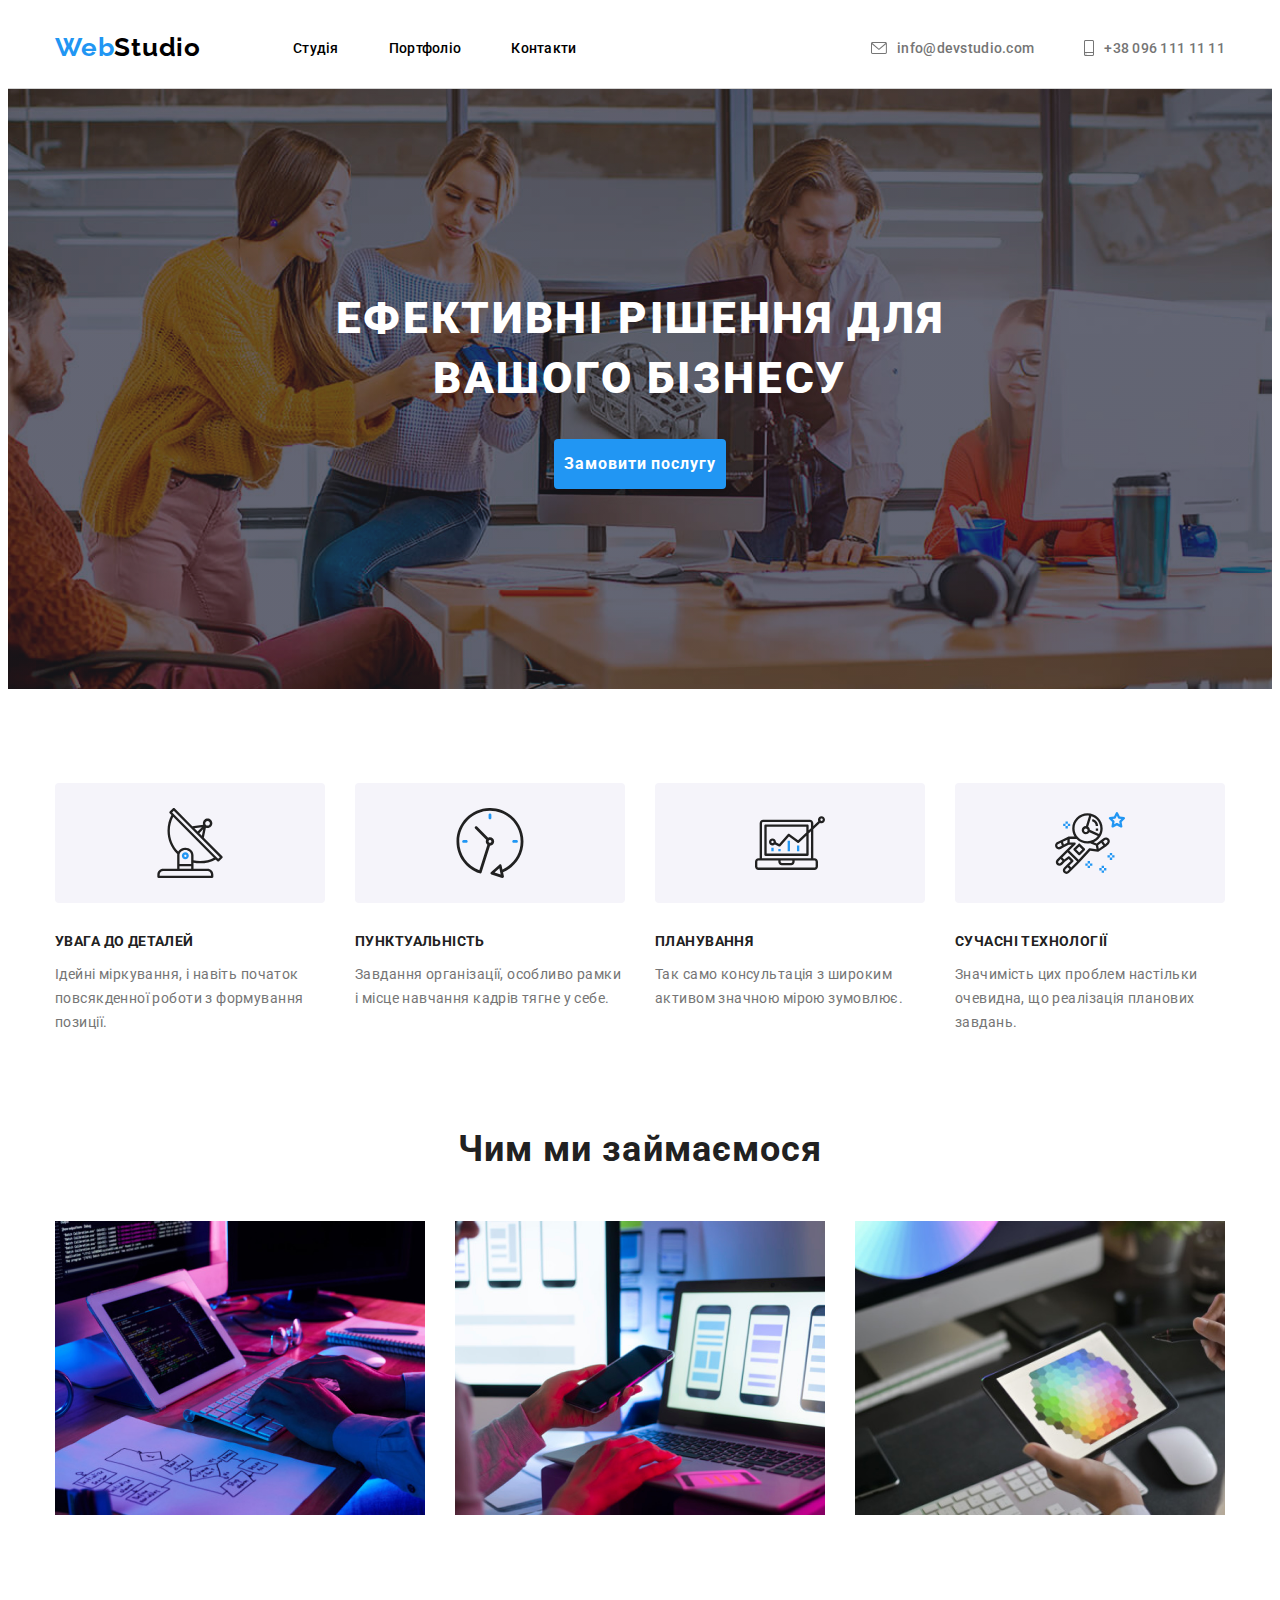
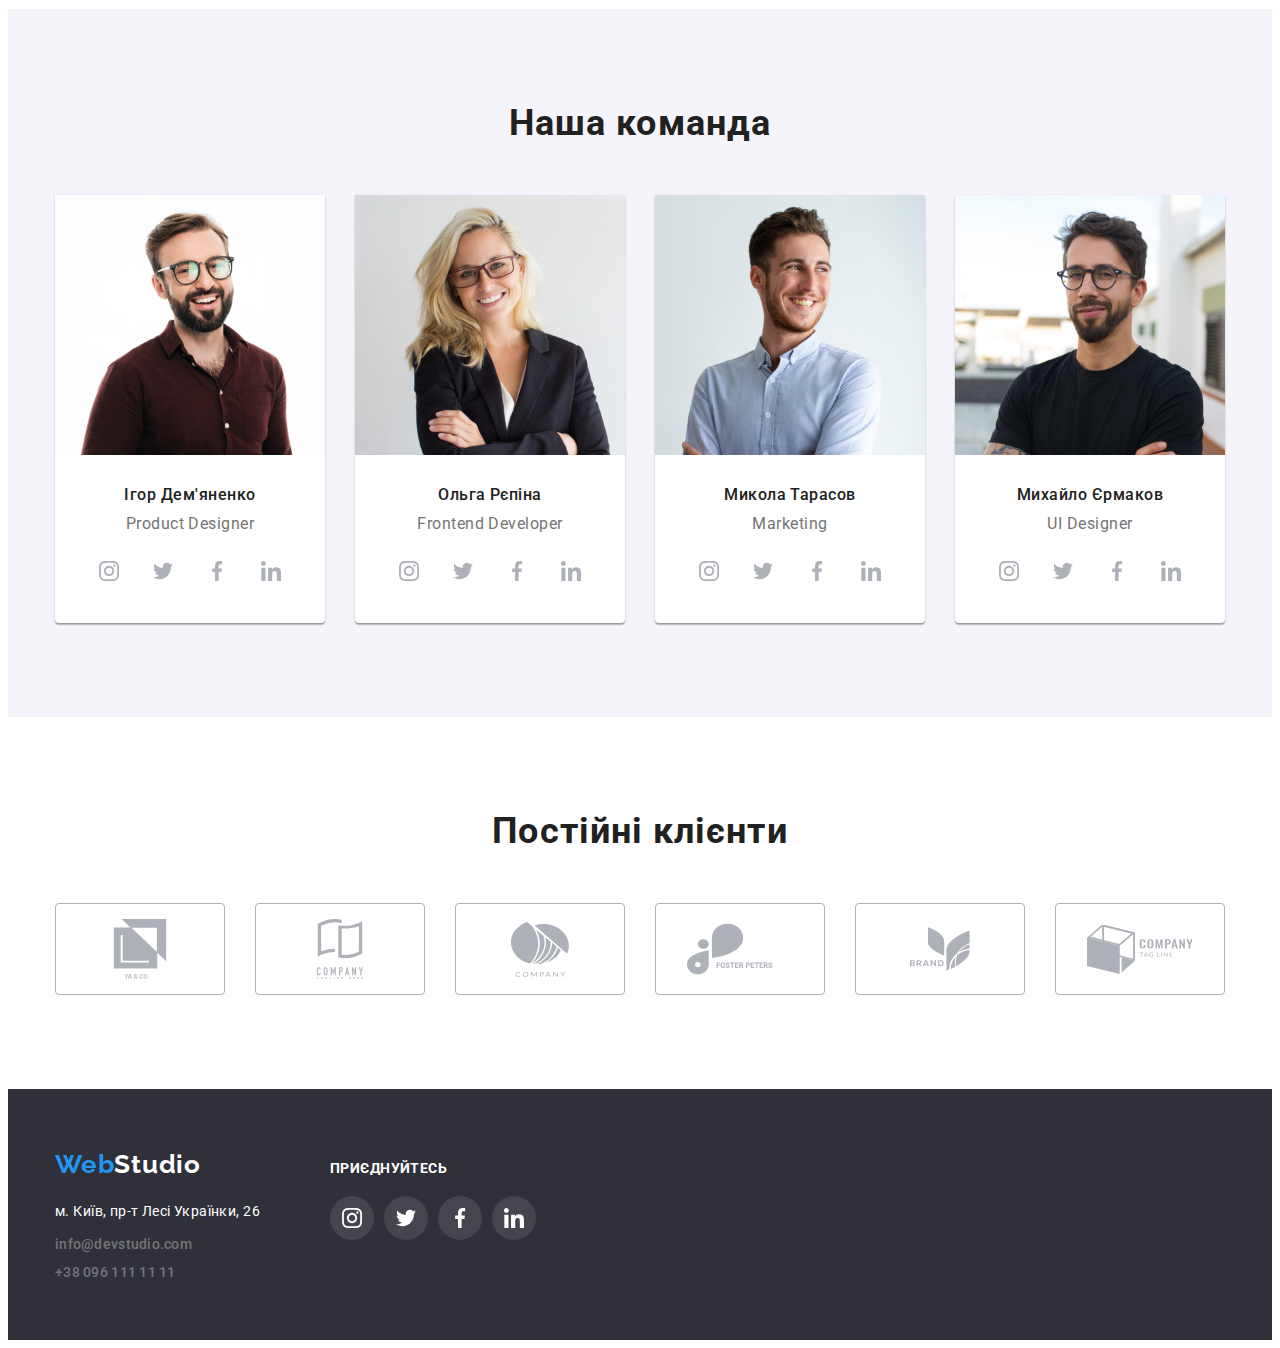
==== index.html @ b7d6afb3 "Initial commit" ====
<!DOCTYPE html>
<html lang="uk">
<head>
    <meta charset="UTF-8">
    <meta http-equiv="X-UA-Compatible" content="IE=edge">
    <meta name="viewport" content="width=device-width, initial-scale=1.0">
    <title>WebStudio</title>
    
    <link rel="preconnect" href="https://fonts.googleapis.com">
    <link rel="preconnect" href="https://fonts.gstatic.com" crossorigin>
    <link href="https://fonts.googleapis.com/css2?family=Raleway:wght@700&family=Roboto:wght@400;500;700;900&display=swap" rel="stylesheet">
    <link rel="stylesheet" href="node_modules/modern-normalize/modern-normalize.css">
    <link rel="stylesheet" href="./css/styles.css">
</head>
<body>
    <!--Header-->
    <header class="header-section">
        <div class="container">
        
        <!--Navigation bar-->
        <div class="header-navigation">
            
        <nav class="logo-container">
            <a class="logo-header" href="./index.html"><span class="accent-logo">Web</span>Studio</a>
        
            <ul class="navigation-container">  

                <li><a class="navigation-bar" href="./index.html">Студія</a></li>
                <li><a class="navigation-bar" href="./portfolio.html">Портфоліо</a></li>
                <li><a class="navigation-bar" href="#">Контакти</a></li>   
                
            </ul>
        </nav>
            
        <!--Contact info-->
        <ul class="contact-container">
    
            <li><a class="contact-info" href="mailto:info@devstudio.com">
                <svg width="16" height="12">
                    <use href="./images/icons.svg#icon-envelope"></use>
                </svg>
                info@devstudio.com
            </a></li>
            <li><a class="contact-info" href="tel:+380961111111">
                 <svg width="10" height="16">
                    <use href="./images/icons.svg#icon-smartphone"></use>
                </svg>
                 +38 096 111 11 11
            </a></li>       
        </ul>
        </div>
    </header>


    <!--Main content-->
    <main>

        <!--Main section-->
        <section class="main-section">
             <div class="container"> 
                    <h1 class="main-title">Ефективні рішення для вашого бізнесу</h1>
                    <button class="order-button" type="button">Замовити послугу</button>
            </div>
        </section>

        <!--Features section-->
        <section class="features-section">
            <div class="container">
            <h2 class="visually-hidden">Наші особливості</h2>
            <ul class="features-container">
                <li>
                    <div class="featutes-icon">
                     <svg width="70" height="70">
                        <use href="./images/icons.svg#icon-antenna1"></use>
                    </svg>   
                    </div>
                    <h3 class="features-title">УВАГА ДО ДЕТАЛЕЙ</h3>
                    <p class="features-text">
                        Ідейні міркування, і навіть початок повсякденної роботи з формування позиції.
                    </p>
                </li>

                <li>
                    <div class="featutes-icon">
                        <svg width="70" height="70">
                        <use href="./images/icons.svg#icon-clock1"></use>
                        </svg>
                    </div>
                    <h3 class="features-title">ПУНКТУАЛЬНІСТЬ</h3>
                    <p class="features-text">
                        Завдання організації, особливо рамки і місце навчання кадрів тягне у себе.
                    </p>
                </li>

                <li>
                    <div class="featutes-icon">
                        <svg width="70" height="70">
                        <use href="./images/icons.svg#icon-diagram1"></use>
                        </svg>
                    </div>
                    
                    <h3 class="features-title">ПЛАНУВАННЯ</h3>
                    <p class="features-text">
                        Так само консультація з широким активом значною мірою зумовлює.
                    </p>
                </li>

                <li>
                    <div class="featutes-icon">
                        <svg width="70" height="70">
                        <use href="./images/icons.svg#icon-astronaut1"></use>
                        </svg>
                    </div>
                    
                    <h3 class="features-title">СУЧАСНІ ТЕХНОЛОГІЇ</h3>
                    <p class="features-text">
                        Значимість цих проблем настільки очевидна, що реалізація планових завдань.
                    </p>
                </li>
                
            </ul>
            </div>
        </section>
        
        <!--Activity section-->
        <section class="activity-section">
            <div class="container">
            <h2 class="activity-title">Чим ми займаємося</h2>
            <ul class="activity-container">
                <li>
                    <img src="./images/image1.jpg" alt="Людина за комп'ютером" width="370" height="294"/>   
                </li>
                <li>
                    <img src="./images/image2.jpg" alt="Прототип мобільного дадатку" width="370" height="294"/>
                </li>
                <li>
                    <img src="./images/image3.jpg" alt="Людина з планшетом" width="370" height="294"/></li>
            </ul>
            </div>
        </section>

        <!--Team Section-->
        <section class="team-section">
            <div class="container">
            <h2 class="team-title">Наша команда</h2>
            <ul class="team-container">
                <li class="team-list">
                    <img src="./images/image4.jpg" alt="Чоловік в окулярах" width="270" height="260" />
                    <h3 class="team-name">Ігор Дем'яненко</h3>
                    <p class="team-position">Product Designer</p>
                    <ul class="team-icon">
                        <li class="list-icon">
                            <a class="team-link" href="#">
                                <svg width="20" height="20">
                                    <use href="./images/icons.svg#icon-instagram2"></use>
                                </svg>
                            </a>
                        </li>
                        <li class="list-icon">
                            <a class="team-link" href="#">
                                <svg width="20" height="20">
                                    <use href="./images/icons.svg#icon-twitter1"></use>
                                </svg>
                            </a>
                        </li>
                        <li class="list-icon">
                            <a class="team-link" href="#">
                                <svg width="20" height="20">
                                    <use href="./images/icons.svg#icon-facebook1"></use>
                                </svg>
                            </a>
                        </li>
                        <li class="list-icon">
                            <a class="team-link" href="#">
                                <svg width="20" height="20">
                                    <use href="./images/icons.svg#icon-linkedin1"></use>
                                </svg>
                            </a>
                        </li>
                    </ul>
                </li>
                <li class="team-list">
                    <img src="./images/image5.jpg" alt="Жінка в окулярах" width="270" height="260" />
                    <h3 class="team-name">Ольга Рєпіна</h3>
                    <p class="team-position">Frontend Developer</p>
                    <ul class="team-icon">
                        <li class="list-icon">
                            <a class="team-link" href="#">
                                <svg width="20" height="20">
                                    <use href="./images/icons.svg#icon-instagram2"></use>
                                </svg>
                            </a>
                        </li>
                        <li class="list-icon">
                            <a class="team-link" href="#">
                                <svg width="20" height="20">
                                    <use href="./images/icons.svg#icon-twitter1"></use>
                                </svg>
                            </a>
                        </li>
                        <li class="list-icon">
                            <a class="team-link" href="#">
                                <svg width="20" height="20">
                                    <use href="./images/icons.svg#icon-facebook1"></use>
                                </svg>
                            </a>
                        </li>
                        <li class="list-icon">
                            <a class="team-link" href="#">
                                <svg width="20" height="20">
                                    <use href="./images/icons.svg#icon-linkedin1"></use>
                                </svg>
                            </a>
                        </li>
                    </ul>
                </li>
                <li class="team-list">
                    <img src="./images/image6.jpg" alt="Чоловік в сорочці" width="270" height="260" />
                    <h3 class="team-name">Микола Тарасов</h3>
                    <p class="team-position">Marketing</p>
                    <ul class="team-icon">
                        <li class="list-icon">
                            <a class="team-link" href="#">
                                <svg width="20" height="20">
                                    <use href="./images/icons.svg#icon-instagram2"></use>
                                </svg>
                            </a>
                        </li>
                        <li class="list-icon">
                            <a class="team-link" href="#">
                                <svg width="20" height="20">
                                    <use href="./images/icons.svg#icon-twitter1"></use>
                                </svg>
                            </a>
                        </li>
                        <li class="list-icon">
                            <a class="team-link" href="#">
                                <svg width="20" height="20">
                                    <use href="./images/icons.svg#icon-facebook1"></use>
                                </svg>
                            </a>
                        </li>
                        <li class="list-icon">
                            <a class="team-link" href="#">
                                <svg width="20" height="20">
                                    <use href="./images/icons.svg#icon-linkedin1"></use>
                                </svg>
                            </a>
                        </li>
                    </ul>
                </li>
                <li class="team-list">
                    <img src="./images/image7.jpg" alt="Чоловік в чорній футболці" width="270px" height="260px" />
                    <h3 class="team-name">Михайло Єрмаков</h3>
                    <p class="team-position">UI Designer</p>
                    <ul class="team-icon">
                        <li class="list-icon">
                            <a class="team-link" href="#">
                                <svg width="20" height="20">
                                    <use href="./images/icons.svg#icon-instagram2"></use>
                                </svg>
                            </a>
                        </li>
                        <li class="list-icon">
                            <a class="team-link" href="#">
                                <svg width="20" height="20">
                                    <use href="./images/icons.svg#icon-twitter1"></use>
                                </svg>
                            </a>
                        </li>
                        <li class="list-icon">
                            <a class="team-link" href="#">
                                <svg width="20" height="20">
                                    <use href="./images/icons.svg#icon-facebook1"></use>
                                </svg>
                            </a>
                        </li>
                        <li class="list-icon">
                            <a class="team-link" href="#">
                                <svg width="20" height="20">
                                    <use href="./images/icons.svg#icon-linkedin1"></use>
                                </svg>
                            </a>
                        </li>
                    </ul>
                </li>   
            </ul>
            </div>
        </section>

        <!-- Clients section -->

        <section class="clients-section">
            <div class="container">
                <h2 class="clients-title">Постійні клієнти</h2>
                <ul class="clients-list">
                    <li class="clients-icon">
                        <a class="clients-link" href="#">
                            <svg width="106" height="60">
                            <use href="./images/icons.svg#icon-group"></use>
                             </svg>
                        </a> 
                    </li>
                    <li class="clients-icon">
                        <a class="clients-link" href="#">
                        <svg width="106" height="60">
                            <use href="./images/icons.svg#icon-group2"></use>
                        </svg>
                        </a>
                    </li>
                    <li class="clients-icon">
                        <a class="clients-link" href="#">
                        <svg width="106" height="60">
                            <use href="./images/icons.svg#icon-group3"></use>
                        </svg>
                        </a>
                    </li>
                    <li class="clients-icon">
                        <a class="clients-link" href="#">
                        <svg width="106" height="60">
                            <use href="./images/icons.svg#icon-group4"></use>
                        </svg>
                        </a>
                    </li>
                    <li class="clients-icon">
                        <a class="clients-link" href="#">
                        <svg width="106" height="60">
                            <use href="./images/icons.svg#icon-group5"></use>
                        </svg>
                        </a>
                    </li>
                    <li class="clients-icon">
                        <a class="clients-link" href="#">
                        <svg width="106" height="60">
                            <use href="./images/icons.svg#icon-group6"></use>
                        </svg>
                        </a>
                    </li>
                </ul>

            </div>

        </section>
    </main>
    
    <!--Footer-->
    <footer class="footer">
        <div class="container">
        <div class="footer-container">
        <div class="address-container">
        <a class="logo-footer" href="./index.html"><span class="accent-logo">Web</span>Studio</a>
        <address class="address-section">
            <a class="footer-address" href="https://www.google.com/maps/d/u/0/viewer?mid=10uSM3H-mIU3GznYo2szRIEphczw&hl=en_US&ll=50.42732700000001%2C30.538092&z=17" target="_blank" rel="noopener noreferrer nofollow">м. Київ, пр-т Лесі Українки, 26</a>
        <ul>
            
            <li class="contact-bottom"><a class="contact-info" href="mailto:info@devstudio.com">info@devstudio.com</a></li>
            <li class="contact-bottom"><a class="contact-info" href="tel:+380961111111">+38 096 111 11 11</a></li>
        </ul>
        </address>
        </div>
        <div>
        <h3 class="footer-join">Приєднуйтесь</h3>
        <ul class="footer-icon">
                        <li class="socials-icon">
                            <a class="socials-link" href="#">
                                <svg width="20" height="20">
                                    <use href="./images/icons.svg#icon-instagram2"></use>
                                </svg>
                            </a>
                        </li>
                        <li class="socials-icon">
                            <a class="socials-link" href="#">
                                <svg width="20" height="20">
                                    <use href="./images/icons.svg#icon-twitter1"></use>
                                </svg>
                            </a>
                        </li>
                        <li class="socials-icon">
                            <a class="socials-link" href="#">
                                <svg width="20" height="20">
                                    <use href="./images/icons.svg#icon-facebook1"></use>
                                </svg>
                            </a>
                        </li>
                        <li class="socials-icon">
                            <a class="socials-link" href="#">
                                <svg width="20" height="20">
                                    <use href="./images/icons.svg#icon-linkedin1"></use>
                                </svg>
                            </a>
                        </li>
        </ul>
        </div>
        </div>
        </div>
    </footer>
</body>
</html>
---- css/styles.css ----
:root {
--main-color: #2F303A;
--second-color: #F5F4FA;
--main-text-color: #212121;
--second-text-color: #757575;
--accent-text-color: #2196F3;
--logo-text-header: #000000;
--logo-text-footer: #fff;
--body-color: #fff;
--second-body-color: #F5F4FA;
--contact-icon-color: #757575;
--defolt-icon-color: #AFB1B8;
}

* {
    box-sizing: border-box;
}

h1,
h2,
h3,
h4,
h5,
h6,
p {
    margin-top: 0;
}

body {
    font-family: 'Roboto', sans-serif;
    font-weight: 400;
    background-color: var(--body-color);
}

.container {
    margin: 0 auto;
    padding: 0 15px;
    max-width: 1200px;
}



/*Header*/

.header-section {
    border-bottom: 1px lightgray solid;
}
.logo-header {
    font-family: 'Raleway';
    font-weight: 700;
    font-size: 26px;
    line-height: 1.192;
    letter-spacing: 0.03em;
    text-decoration: none;
    color: var(--logo-text-header);
    margin-right: 92px;
    padding-top: 24px;
    padding-bottom: 25px;
}

.accent-logo {
    color: var(--accent-text-color);
}


ul {
    list-style-type: none;
    margin: 0;
    padding-left: 0;
}


.header-navigation {
    display: flex;
    justify-content: space-between;
    flex-basis: auto;
    width: 100%
}
.logo-container {
    display: flex;
    justify-content: space-between;
    align-items: center;
    /* flex-grow: 1; */
}

.navigation-container {
    display: flex;
    justify-content: space-between;
    align-items: center;
    gap: 50px;
}

.navigation-bar {
    text-decoration: none;
    font-weight: 500;
    font-size: 14px;
    line-height: 1.142;
    letter-spacing: 0.02em;
    color: var(--main-text-color), #212121;
    padding: 32px 0;
}

.contact-info {
    display: flex;
    align-items: center;
    gap: 10px;
    font-style: normal;
    text-decoration: none;
    font-weight: 500;
    font-size: 14px;
    line-height: 1.142;
    letter-spacing: 0.02em;
    color: var(--second-text-color);
    fill: currentColor;

}


.contact-container {
    display: flex;
    justify-content: space-between;
    align-items: center;
    gap: 50px;
}

.navigation-bar:hover,
.navigation-bar:focus{
    color: var(--accent-text-color);
}

.contact-info:hover,
.contact-info:focus {
    color: var(--accent-text-color);
    fill: var(--accent-text-color);
}

/*Main body of main page*/

/*main section*/

.main-section {
    padding-top: 200px;
    padding-bottom: 200px;
    max-width: 1600px;
    margin: 0 auto;
    background-image: 
     linear-gradient(rgba(47, 48, 58, 0.4), 
     rgba(47, 48, 58, 0.4)),
     url(../images/hero.jpg);
    background-repeat: no-repeat;
    background-size: cover;
    background-position: center;
}

.main-title {
    max-width: 696px;
    margin: 0 auto;
    margin-bottom: 30px;
    font-weight: 900;
    font-size: 44px;
    line-height: 1.363;
    text-align: center;
    letter-spacing: 0.06em;
    text-transform: uppercase;
    color: var(--body-color);
}


button {
    border: none;
    cursor: pointer;
    
}
.order-button {
    background: var(--accent-text-color);
    box-shadow: 0px 4px 4px rgba(0, 0, 0, 0.15);
    border-radius: 4px;
    font-family: inherit;
    font-weight: 700;
    font-size: 16px;
    line-height: 1.875;
    letter-spacing: 0.06em;
    color: var(--body-color);
    display: block;
    margin: 0 auto;
    padding: 10px;
}

.order-button:hover,
.order-button:focus {
    background: #188CE8;
    box-shadow: 0px 4px 4px rgba(0, 0, 0, 0.15);
    border-radius: 4px;
}

/*features section*/

.features-section {
    background: var(--body-color);
    padding-top: 94px;
    padding-bottom: 94px;
}
.visually-hidden {
    position: absolute;
    white-space: nowrap;
    width: 1px;
    height: 1px;
    overflow: hidden;
    border: 0;
    padding: 0;
    clip: rect(0 0 0 0);
    clip-path: inset(50%);
    margin: -1px;
}

.features-container {
    display:flex;
    justify-content: space-between;
    align-items: baseline;
    gap: 30px;
}

.featutes-icon {
    /* padding: 25px 100px; */
    display: flex;
    justify-content: center;
    align-items: center;
    width: 270px;
    height: 120px;
    margin-bottom: 30px;
    background-color: var(--second-color);
    border-radius: 4px;
}

.features-title{
    font-weight: 700;
    font-size: 14px;
    line-height: 1.142;
    letter-spacing: 0.03em;
    text-transform: uppercase;
    color: var(--main-text-color);
}

.features-text {
    font-size: 14px;
    line-height: 1.714;
    letter-spacing: 0.03em;
    color: var(--second-text-color);
    margin-bottom: 0;
}

/*activity section*/

img {
    display: block;
    max-width: 100%;
    height:auto;
}

.activity-container {
    display: flex;
    justify-content: center;
    gap:30px;
}

.activity-section {
    background-color: var(--body-color);
    padding-bottom: 94px;
}

.activity-title,
.team-title,
.clients-title {
    font-weight: 700;
    font-size: 36px;
    line-height: 1.166;
    text-align: center;
    letter-spacing: 0.03em;
    color: var(--main-text-color);
    margin-bottom: 50px;
}

/*team section*/
.team-container {
    display: flex;
    justify-content: center;
    gap: 30px;
}
.team-section {
    background: var(--second-body-color);
    padding-top: 94px;
    padding-bottom: 94px;
}

.team-list {
    background-color: var(--body-color);
    padding-bottom: 30px;
    box-shadow: 0px 1px 3px rgba(0, 0, 0, 0.12), 0px 1px 1px rgba(0, 0, 0, 0.14), 0px 2px 1px rgba(0, 0, 0, 0.2);
    border-radius: 0px 0px 4px 4px;
}

.team-name {
    font-weight: 500;
    font-size: 16px;
    line-height: 1.187;
    letter-spacing: 0.03em;
    text-align: center;
    color: var(--main-text-color);
    margin-top: 30px;
    margin-bottom: 10px;
}

.team-position {
    font-size: 16px;
    line-height: 1.187;
    letter-spacing: 0.03em;
    text-align: center;
    color: var(--second-text-color);
    margin-bottom: 16px;
}

.team-icon {
    display: flex;
    align-items: center;
    justify-content: center;
    gap: 10px;
}

.team-link {
    display: flex;
    justify-content: center;
    align-items: center;
    width: 100%;
    height: 100%; 
    fill: var(--defolt-icon-color);
    background-color: var(--body-color);
    border-radius: 50%;
}

.list-icon {
    width: 44px;
    height: 44px;   
}

.team-link:hover,
.team-link:focus {
    background-color: var(--accent-text-color);
    fill: var(--body-color);
}

/* Clients section */

.clients-section {
    padding-top: 94px;
    padding-bottom: 94px;
}

.clients-list {
    display: flex;
    gap: 30px;
}

.clients-link {
    display: flex;
    justify-content: center;
    align-items: center;
    width: 170px;
    height: 92px;
    border: 1px solid #AFB1B8;
    border-radius: 4px;
    fill: var(--defolt-icon-color);
}

.clients-link:hover,
.clients-link:focus {
    border: 1px solid var(--accent-text-color);
    fill: var(--accent-text-color);
}



/*Footer*/

.footer {
    background-color: var(--main-color);
    padding-top: 60px;
    padding-bottom: 60px;
}

.footer-container {
    display: flex;
    justify-content: flex-start;
    align-items: baseline;
}
.footer-icon {
    display: flex;
    gap: 10px;
}

.socials-icon {
    width: 44px;
    height: 44px;
    
}
.socials-link {
    display: flex;
    justify-content: center;
    align-items: center;
    width: 100%;
    height: 100%;  
    border-radius: 50%;
    fill: var(--body-color);
    background-color: rgba(255, 255, 255, 0.1);
}

.socials-link:hover,
.socials-link:focus {
    background-color: var(--accent-text-color);
}

.footer-join {
    font-family: 'Roboto';
    font-style: normal;
    font-weight: 700;
    font-size: 14px;
    line-height: 16px;
    letter-spacing: 0.03em;
    text-transform: uppercase;
    color: var(--logo-text-footer);
    margin-bottom: 20px;
}
.logo-footer {
    font-family: 'Raleway';
    font-style: normal;
    font-weight: 700;
    font-size: 26px;
    line-height: 1.192;
    letter-spacing: 0.03em;
    color: var(--logo-text-footer);
    text-decoration: none;
}

.address-section {
    font-style: normal;
    margin-top: 20px;
}

.address-container {
    margin-right: 70px;
}

.footer-address {
    font-size: 14px;
    line-height: 1.714;
    letter-spacing: 0.03em;
    color: var(--body-color);
    text-decoration: none;
    margin-bottom: 12px;
    display: block;
}

.contact-bottom {
    display: block;
    margin-bottom: 12px;

}

.contact-bottom:last-child {
    margin-bottom: 0;
}


/*Portfolio page*/
.all-section {
    padding-top: 94px;
    padding-bottom: 94px;
}

.filter-container {
    display: flex;
    justify-content: center;
    gap: 8px;
    margin-bottom: 50px;
}
.filter-button {
    background-color: var(--second-color);
    border-radius: 4px;
    font-style:inherit;
    font-weight: 500;
    font-size: 16px;
    line-height: 1.625;
    text-align: center;
    letter-spacing: 0.03em;
    padding: 6px 22px;
}

.filter-button:hover,
.filter-button:focus {
    background-color: var(--accent-text-color);
    box-shadow: 0px 3px 1px rgba(0, 0, 0, 0.1), 0px 1px 2px rgba(0, 0, 0, 0.08), 0px 2px 2px rgba(0, 0, 0, 0.12);
    border-radius: 4px;
    color: var(--body-color);
}

.all-list {
    box-sizing: border-box;
    background: var(--body-color);
    flex-basis: calc((100% - 60px) / 3); 
}

.all-list:hover,
.all-list:focus {
    box-shadow: 0px 1px 1px rgba(0, 0, 0, 0.12), 0px 4px 4px rgba(0, 0, 0, 0.06), 1px 4px 6px rgba(0, 0, 0, 0.16);
}

.filter-items {
    display: flex;
    gap: 30px;
    flex-wrap: wrap;
}

.project-name {
    font-weight: 700;
    font-size: 18px;
    line-height: 2;
    letter-spacing: 0.06em;
    color: var(--main-text-color);
    margin-bottom: 4px;

}

.project {
    font-size: 16px;
    line-height: 1.875;
    letter-spacing: 0.03em;
    color: var(--second-text-color);
    margin-bottom: 0px;
}  
    
.items-container {
    border-bottom: 1px solid #EEEEEE;
    border-left: 1px solid #EEEEEE;
    border-right: 1px solid #EEEEEE;
    padding-left: 24px;
    padding-right: 24px;
    padding-bottom: 20px;
    padding-top: 20px;
    
}
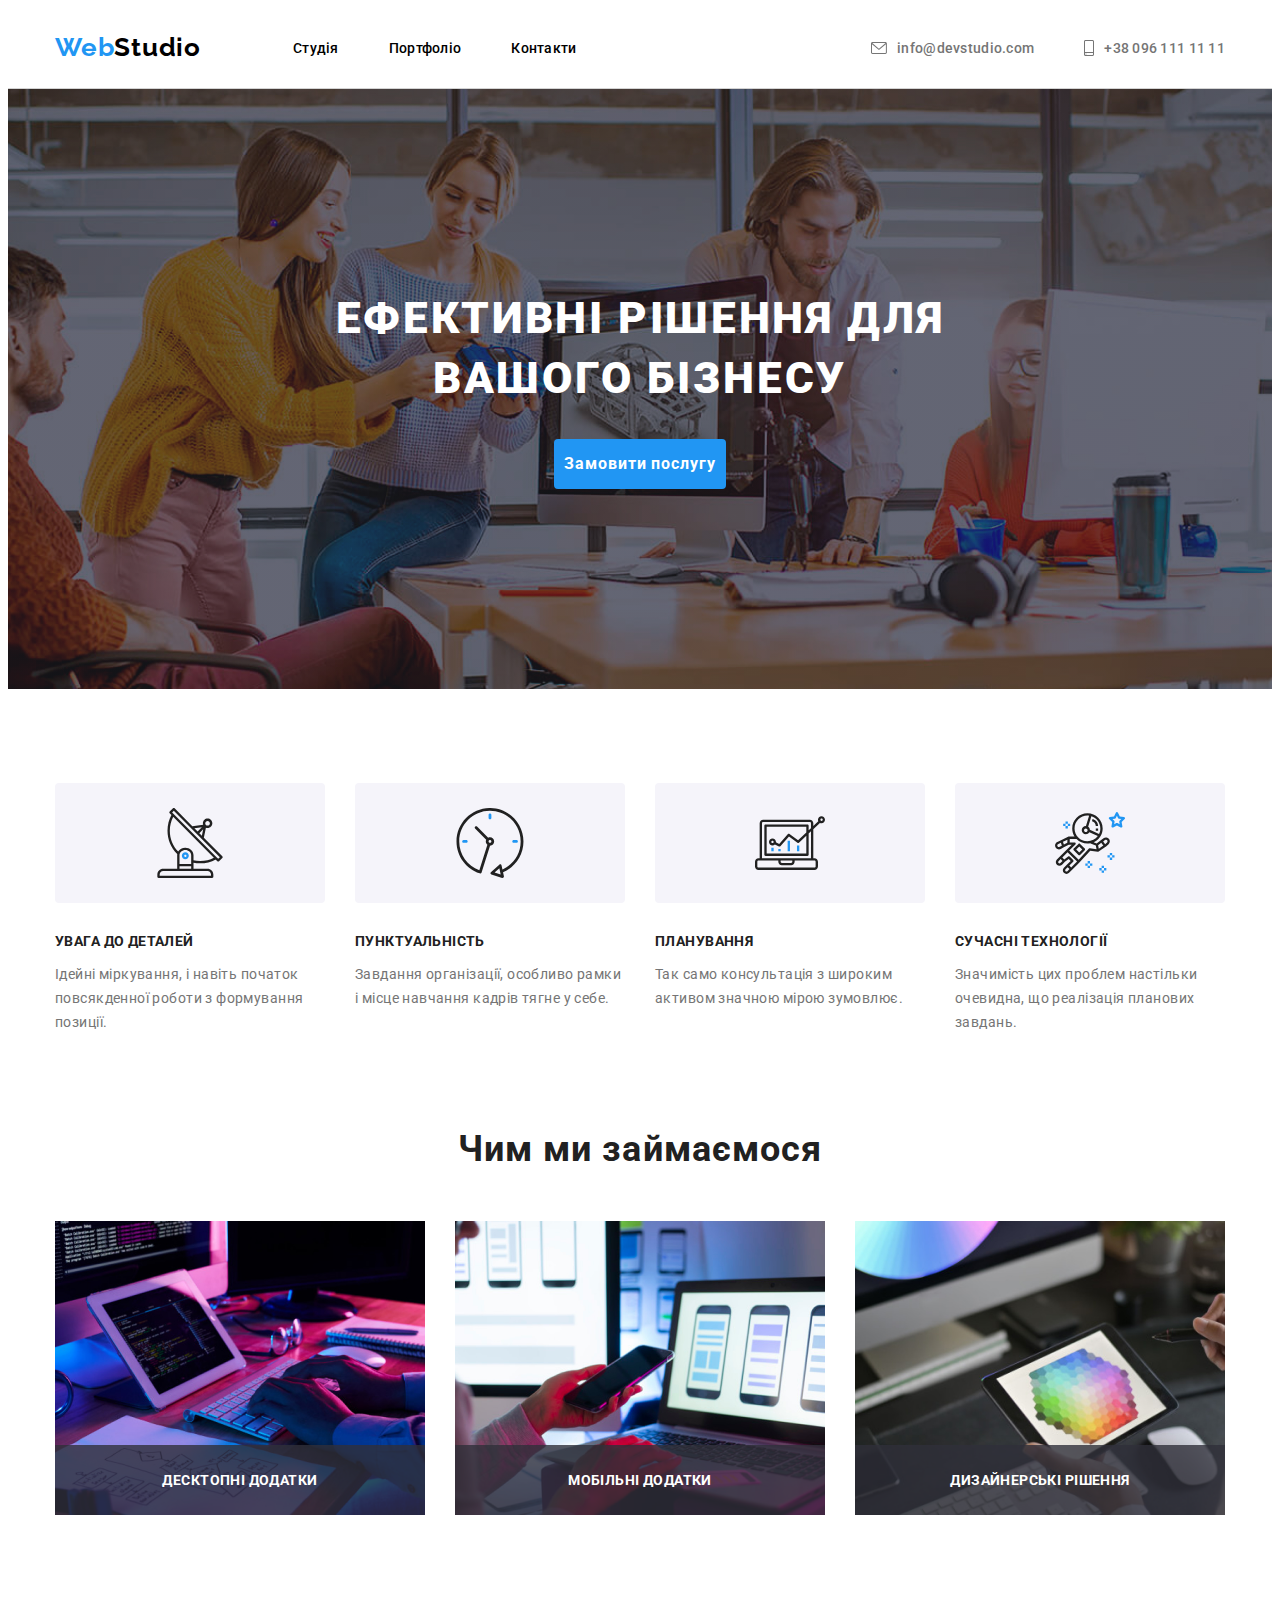
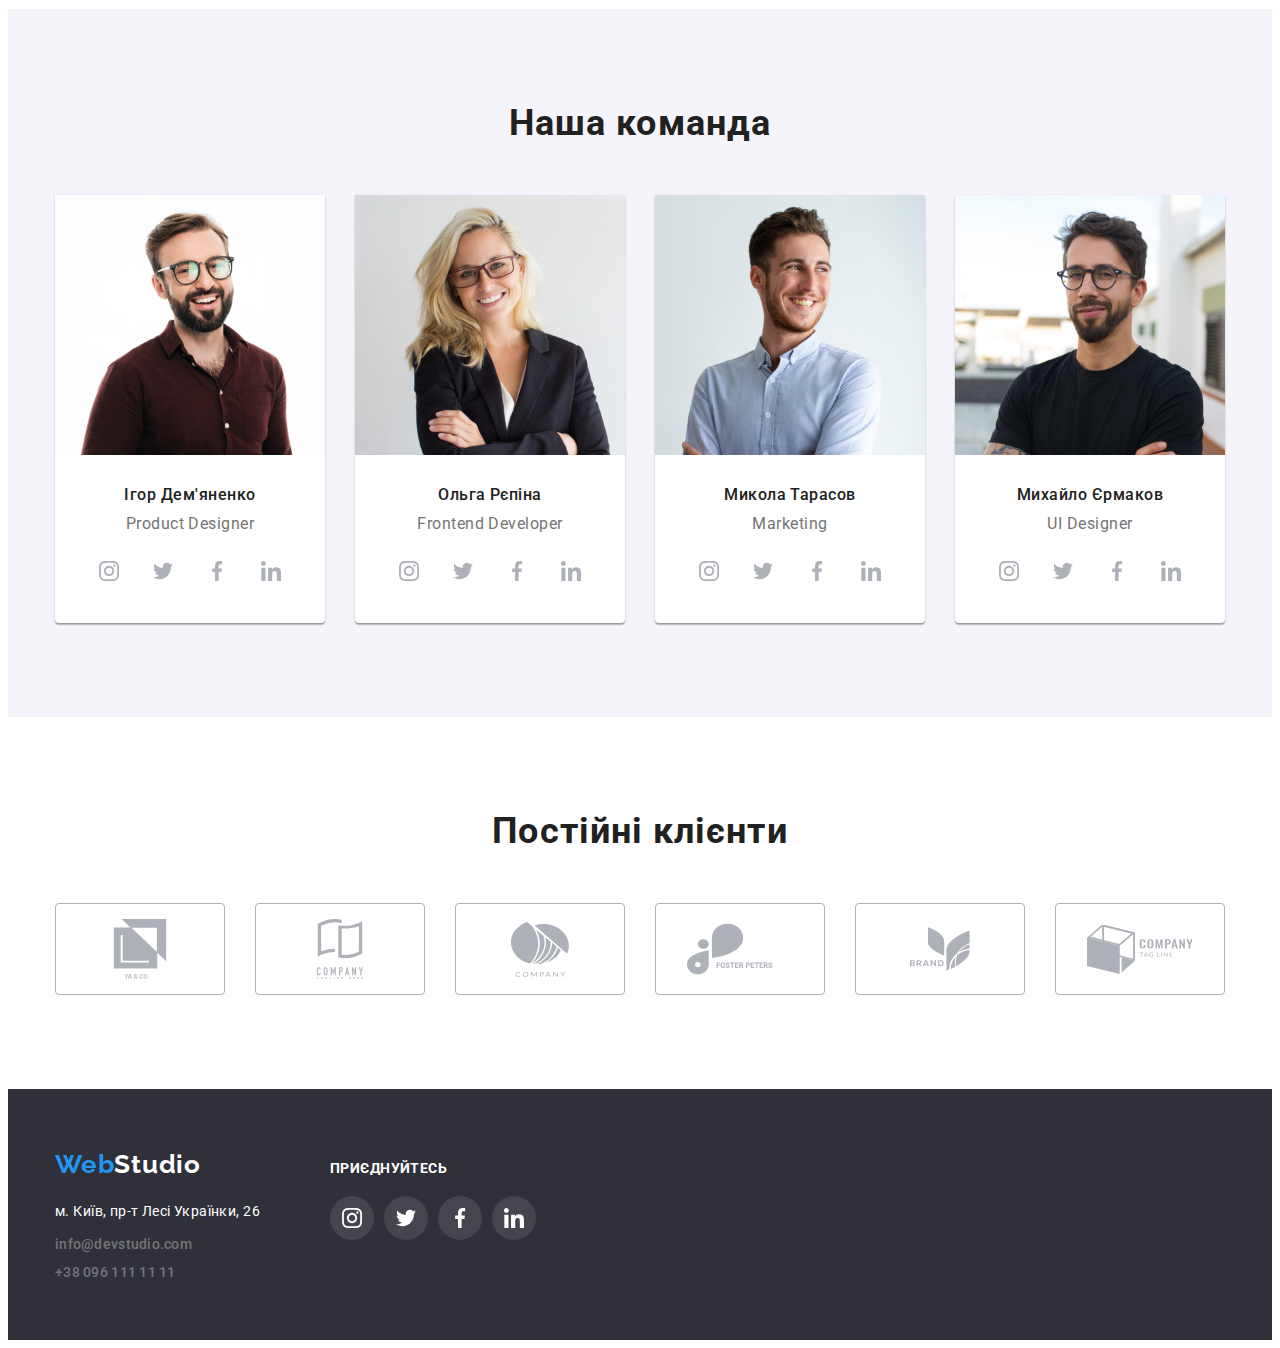
==== commit 12265a98: "update index" ====
--- a/index.html
+++ b/index.html
@@ -59,7 +59,7 @@
         <section class="main-section">
              <div class="container"> 
                     <h1 class="main-title">Ефективні рішення для вашого бізнесу</h1>
-                    <button class="order-button" type="button">Замовити послугу</button>
+                    <button class="order-button" type="button" data-modal-open>Замовити послугу</button>
             </div>
         </section>
 
@@ -127,14 +127,25 @@
             <div class="container">
             <h2 class="activity-title">Чим ми займаємося</h2>
             <ul class="activity-container">
-                <li>
-                    <img src="./images/image1.jpg" alt="Людина за комп'ютером" width="370" height="294"/>   
-                </li>
-                <li>
+                <li class="activity-list">
+                    <img src="./images/image1.jpg" alt="Людина за комп'ютером" width="370" height="294"/>  
+                    <div class="name-container">
+                    <h2 class="activity-name">Десктопні додатки</h2> 
+                    </div>
+
+                </li>
+                <li class="activity-list">
                     <img src="./images/image2.jpg" alt="Прототип мобільного дадатку" width="370" height="294"/>
-                </li>
-                <li>
-                    <img src="./images/image3.jpg" alt="Людина з планшетом" width="370" height="294"/></li>
+                    <div class="name-container">
+                    <h2 class="activity-name">Мобільні додатки</h2>
+                    </div>
+                </li>
+                <li class="activity-list">
+                    <img src="./images/image3.jpg" alt="Людина з планшетом" width="370" height="294"/>
+                    <div class="name-container">
+                    <h2 class="activity-name">Дизайнерські рішення</h2>
+                    </div>
+                </li>  
             </ul>
             </div>
         </section>
@@ -394,5 +405,19 @@
         </div>
         </div>
     </footer>
+
+    <div class="backdrop is-hidden" data-modal>
+        <div class="modal">
+            <button class="close-button" type="button" data-modal-close>
+                <svg width="11" height="11">
+                    <use href="./images/icons.svg#icon-vector"></use>
+                </svg>
+            </button>
+        </div>
+    </div>
+
+
+    <script src="./js/modal.js"></script>
+
 </body>
 </html>--- a/css/styles.css
+++ b/css/styles.css
@@ -91,6 +91,7 @@
 }
 
 .navigation-bar {
+    position: relative;
     text-decoration: none;
     font-weight: 500;
     font-size: 14px;
@@ -98,6 +99,26 @@
     letter-spacing: 0.02em;
     color: var(--main-text-color), #212121;
     padding: 32px 0;
+    transition: color 250ms cubic-bezier(0.4, 0, 0.2, 1);
+}
+
+.navigation-bar::after {
+    content: "";
+    position: absolute;
+    bottom: 0;
+    left: 0;
+    width: 100%;
+    height: 4px;
+    border-radius: 2px;
+    background-color: var(--accent-text-color);
+    opacity: 0;
+    transition: opacity 250ms cubic-bezier(0.4, 0, 0.2, 1);
+    
+}
+
+.navigation-bar:hover::after,
+.navigation-bar:focus::after {
+    opacity: 1;
 }
 
 .contact-info {
@@ -112,6 +133,7 @@
     letter-spacing: 0.02em;
     color: var(--second-text-color);
     fill: currentColor;
+    transition: color 250ms cubic-bezier(0.4, 0, 0.2, 1);
 
 }
 
@@ -173,7 +195,6 @@
 }
 .order-button {
     background: var(--accent-text-color);
-    box-shadow: 0px 4px 4px rgba(0, 0, 0, 0.15);
     border-radius: 4px;
     font-family: inherit;
     font-weight: 700;
@@ -184,13 +205,16 @@
     display: block;
     margin: 0 auto;
     padding: 10px;
+    transition: 
+     background-color 250ms cubic-bezier(0.4, 0, 0.2, 1),
+     box-shadow 250ms cubic-bezier(0.4, 0, 0.2, 1);  
+
 }
 
 .order-button:hover,
 .order-button:focus {
-    background: #188CE8;
+    background-color: #188CE8;
     box-shadow: 0px 4px 4px rgba(0, 0, 0, 0.15);
-    border-radius: 4px;
 }
 
 /*features section*/
@@ -268,6 +292,35 @@
     padding-bottom: 94px;
 }
 
+.activity-list {
+    position: relative;
+}
+.name-container {
+    position: absolute;
+    background-color: rgba(47, 48, 58, 0.8);
+    height: 70px;
+    width: 100%;
+    bottom: 0;
+    right: 0;
+}
+
+.activity-name {
+    position: absolute;
+    right: 50%;
+    bottom: 50%;
+    transform: translate(50%,50%);
+    margin: 0; 
+    
+    font-family: 'Roboto';
+    font-weight: 700;
+    font-size: 14px;
+    line-height: 16px;
+    letter-spacing: 0.03em;
+    text-transform: uppercase;
+    color: var(--body-color);
+}
+
+
 .activity-title,
 .team-title,
 .clients-title {
@@ -295,7 +348,10 @@
 .team-list {
     background-color: var(--body-color);
     padding-bottom: 30px;
-    box-shadow: 0px 1px 3px rgba(0, 0, 0, 0.12), 0px 1px 1px rgba(0, 0, 0, 0.14), 0px 2px 1px rgba(0, 0, 0, 0.2);
+    box-shadow: 
+    0px 1px 3px rgba(0, 0, 0, 0.12),
+    0px 1px 1px rgba(0, 0, 0, 0.14), 
+    0px 2px 1px rgba(0, 0, 0, 0.2);
     border-radius: 0px 0px 4px 4px;
 }
 
@@ -335,6 +391,9 @@
     fill: var(--defolt-icon-color);
     background-color: var(--body-color);
     border-radius: 50%;
+    transition: 
+     background-color 250ms cubic-bezier(0.4, 0, 0.2, 1), 
+     fill 250ms cubic-bezier(0.4, 0, 0.2, 1);
 }
 
 .list-icon {
@@ -369,6 +428,10 @@
     border: 1px solid #AFB1B8;
     border-radius: 4px;
     fill: var(--defolt-icon-color);
+    transition: 
+     border 250ms cubic-bezier(0.4, 0, 0.2, 1),
+     fill 250ms cubic-bezier(0.4, 0, 0.2, 1);
+
 }
 
 .clients-link:hover,
@@ -376,7 +439,6 @@
     border: 1px solid var(--accent-text-color);
     fill: var(--accent-text-color);
 }
-
 
 
 /*Footer*/
@@ -411,6 +473,7 @@
     border-radius: 50%;
     fill: var(--body-color);
     background-color: rgba(255, 255, 255, 0.1);
+    transition: background-color 250ms cubic-bezier(0.4, 0, 0.2, 1);
 }
 
 .socials-link:hover,
@@ -492,25 +555,73 @@
     text-align: center;
     letter-spacing: 0.03em;
     padding: 6px 22px;
+    transition: 
+     background-color 250ms cubic-bezier(0.4, 0, 0.2, 1),
+     box-shadow 250ms cubic-bezier(0.4, 0, 0.2, 1),
+     color 250ms cubic-bezier(0.4, 0, 0.2, 1);
 }
 
 .filter-button:hover,
 .filter-button:focus {
     background-color: var(--accent-text-color);
-    box-shadow: 0px 3px 1px rgba(0, 0, 0, 0.1), 0px 1px 2px rgba(0, 0, 0, 0.08), 0px 2px 2px rgba(0, 0, 0, 0.12);
-    border-radius: 4px;
+    box-shadow: 
+    0px 3px 1px rgba(0, 0, 0, 0.1), 
+    0px 1px 2px rgba(0, 0, 0, 0.08), 
+    0px 2px 2px rgba(0, 0, 0, 0.12);
     color: var(--body-color);
 }
 
 .all-list {
+    position: relative;
     box-sizing: border-box;
     background: var(--body-color);
     flex-basis: calc((100% - 60px) / 3); 
+    transition: box-shadow 250ms cubic-bezier(0.4, 0, 0.2, 1);
+    width: 370px;
+    height: 404px;
+    
+}
+
+.all-list-overlay {
+    position: relative;
+    overflow: hidden;
+    width: 100%;
+    height: 100%;
+}
+
+.all-list-link {
+position: absolute;
+text-decoration: none;
+}
+
+.all-list-text {
+    position: absolute;
+    top: 0;
+    left: 0;
+    height: 100%;
+    width: 100%;
+    padding: 63px 24px;
+    background-color: rgba(33, 150, 243, 0.9);
+    font-family: 'Roboto';
+    font-weight: 400;
+    font-size: 18px;
+    line-height: 28px;
+    letter-spacing: 0.03em;
+    color: var(--body-color);
+    transform: translateY(100%);
+    transition: transform 250ms cubic-bezier(0.4, 0, 0.2, 1);
+}
+
+.all-list:hover .all-list-text {
+    transform: translate(0);
 }
 
 .all-list:hover,
 .all-list:focus {
-    box-shadow: 0px 1px 1px rgba(0, 0, 0, 0.12), 0px 4px 4px rgba(0, 0, 0, 0.06), 1px 4px 6px rgba(0, 0, 0, 0.16);
+    box-shadow: 
+    0px 1px 1px rgba(0, 0, 0, 0.12), 
+    0px 4px 4px rgba(0, 0, 0, 0.06), 
+    1px 4px 6px rgba(0, 0, 0, 0.16);
 }
 
 .filter-items {
@@ -545,5 +656,59 @@
     padding-right: 24px;
     padding-bottom: 20px;
     padding-top: 20px;
+}
+
+/* Modal */
+
+.backdrop {
+    position: fixed;
+    top: 0;
+    left: 0;
+    width: 100%;
+    height: 100%;
+    background-color: rgba(0, 0, 0, 0.2);
+    transform: scale(100%);
+    transition: transform 250ms cubic-bezier(0.4, 0, 0.2, 1);
+}
+
+.modal {
+    position: absolute;
+    top: 50%;
+    left: 50%;
+    transform: translate(-50%, -50%);
+    width: 100%;
+    max-width: 528px;
+    height: 100%;
+    max-height: 581px;
+    background-color: var(--body-color);
+    box-shadow: 
+    0px 1px 3px rgba(0, 0, 0, 0.12), 
+    0px 1px 1px rgba(0, 0, 0, 0.14), 
+    0px 2px 1px rgba(0, 0, 0, 0.2);
+    border-radius: 4px;
     
-}+}
+
+.backdrop.is-hidden {
+    opacity: 0;
+    visibility: hidden;
+    pointer-events: none;
+    transform: scale(0);
+}
+
+.close-button {
+    position: absolute;
+    top: 8px;
+    right: 8px;
+    display: flex;
+    justify-content: center;
+    align-items: center;
+    width: 30px;
+    height: 30px;
+    border-radius: 50%;
+    background-color: var(--body-color);
+    border: 1px solid rgba(0, 0, 0, 0.1);   
+    
+}
+
+
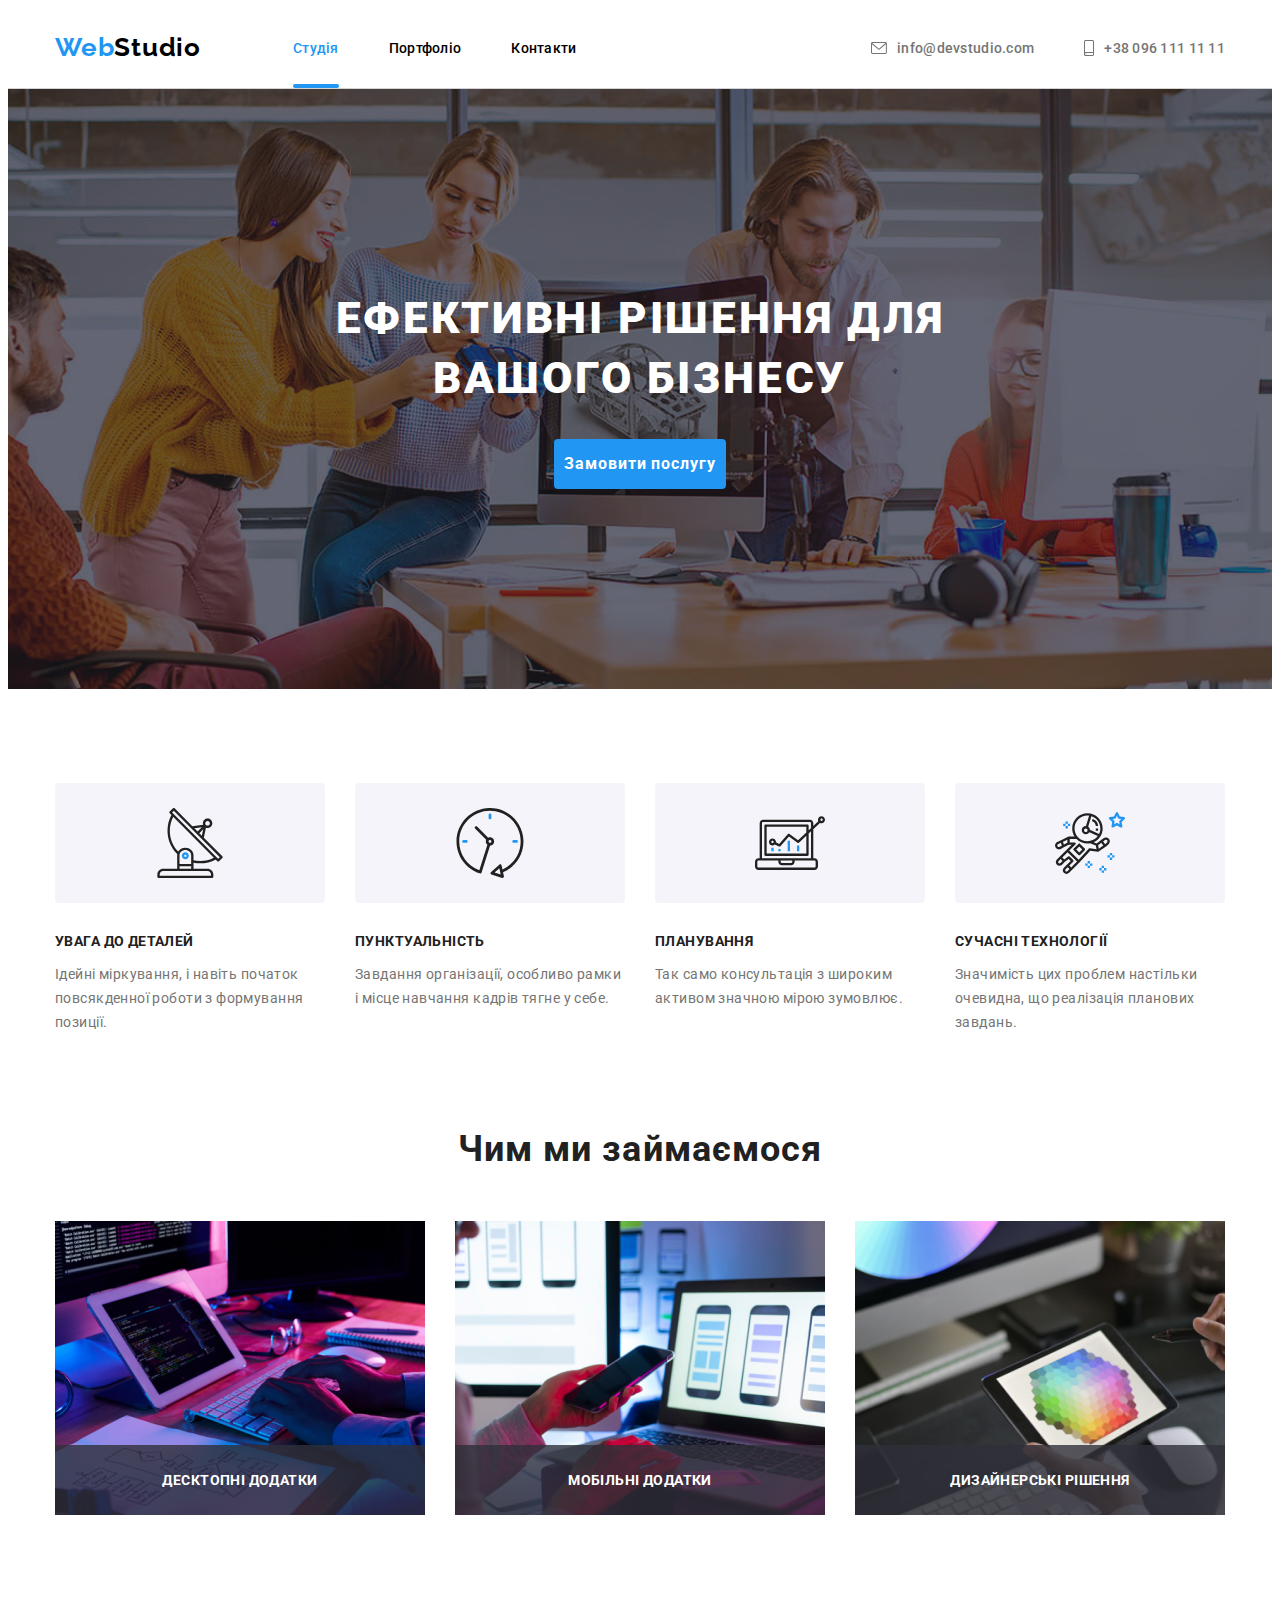
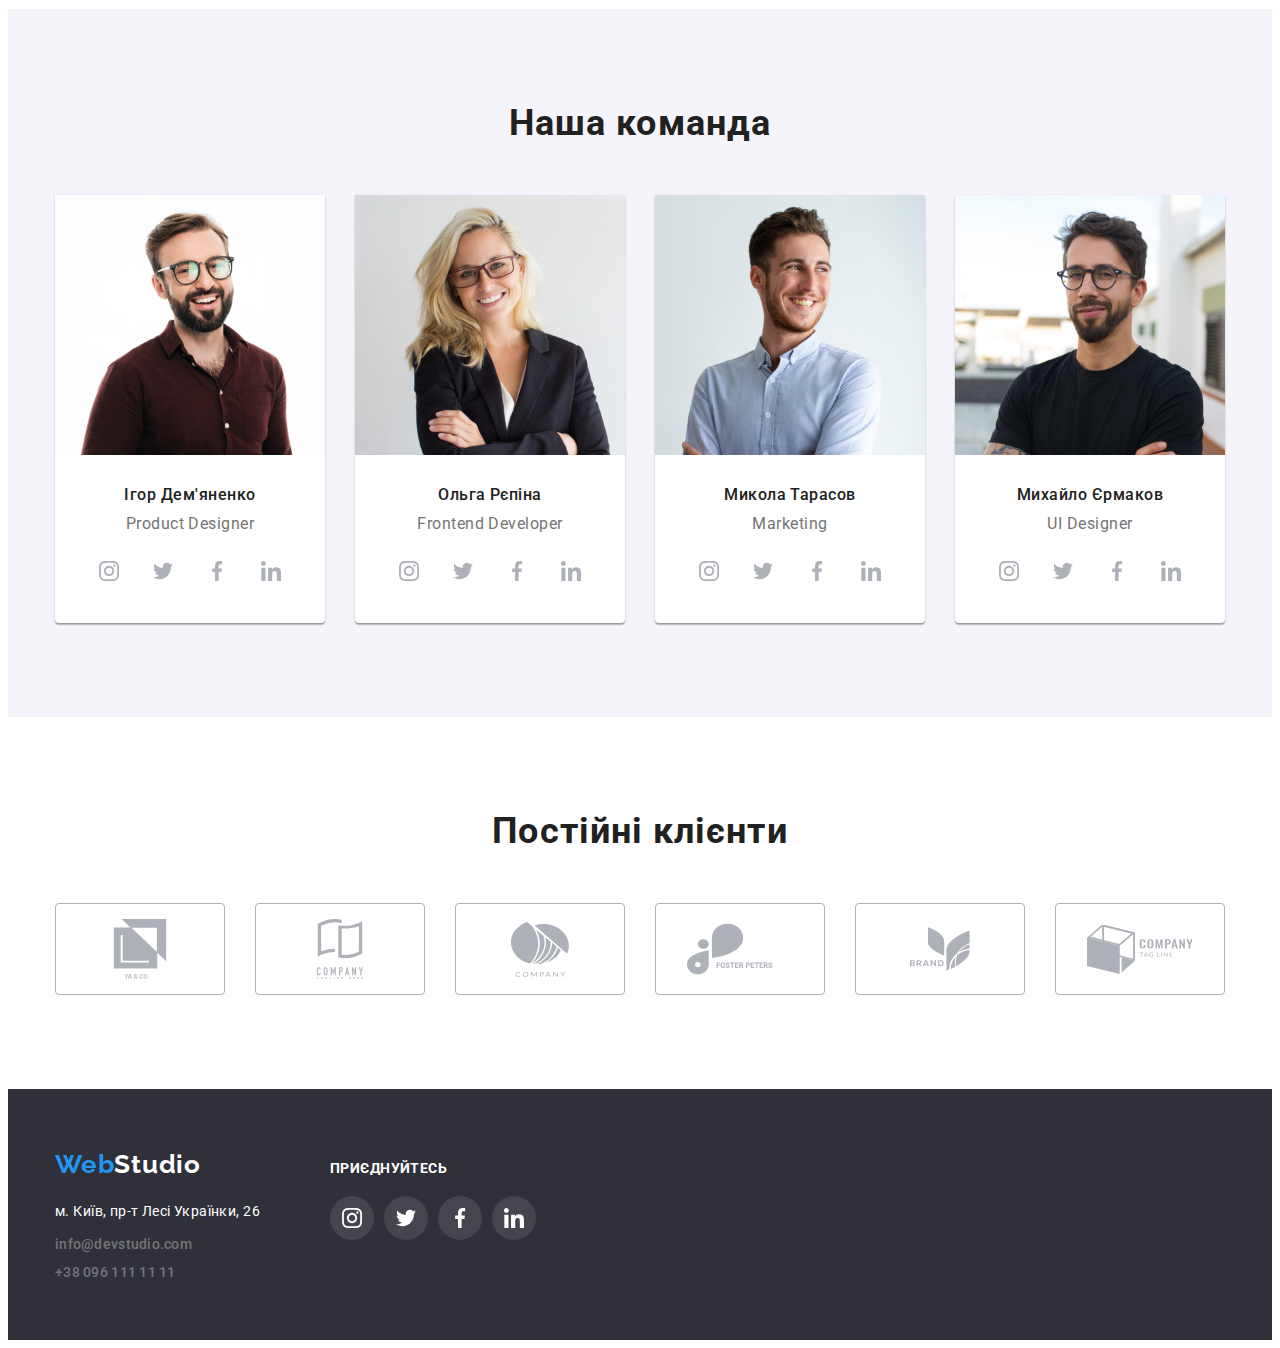
==== commit eb0a66f0: "corrections index" ====
--- a/index.html
+++ b/index.html
@@ -25,7 +25,7 @@
         
             <ul class="navigation-container">  
 
-                <li><a class="navigation-bar" href="./index.html">Студія</a></li>
+                <li><a class="navigation-bar current" href="./index.html">Студія</a></li>
                 <li><a class="navigation-bar" href="./portfolio.html">Портфоліо</a></li>
                 <li><a class="navigation-bar" href="#">Контакти</a></li>   
                 
--- a/css/styles.css
+++ b/css/styles.css
@@ -116,10 +116,23 @@
     
 }
 
+
 .navigation-bar:hover::after,
 .navigation-bar:focus::after {
     opacity: 1;
 }
+
+.logo-container .navigation-bar.current {
+    color: var(--accent-text-color);
+}
+
+.logo-container .navigation-bar.current::after {
+    opacity: 1;
+}
+
+
+
+
 
 .contact-info {
     display: flex;
@@ -666,16 +679,15 @@
     left: 0;
     width: 100%;
     height: 100%;
+    opacity: 1;
     background-color: rgba(0, 0, 0, 0.2);
-    transform: scale(100%);
-    transition: transform 250ms cubic-bezier(0.4, 0, 0.2, 1);
+    transition: opacity 250ms cubic-bezier(0.4, 0, 0.2, 1);
 }
 
 .modal {
     position: absolute;
     top: 50%;
     left: 50%;
-    transform: translate(-50%, -50%);
     width: 100%;
     max-width: 528px;
     height: 100%;
@@ -686,7 +698,12 @@
     0px 1px 1px rgba(0, 0, 0, 0.14), 
     0px 2px 1px rgba(0, 0, 0, 0.2);
     border-radius: 4px;
+    transform: scale(100%) translate(-50%, -50%);
+    transition: scale 250ms cubic-bezier(0.4, 0, 0.2, 1);
     
+}
+.backdrop.is-hidden .modal {
+    transform: scale(0);
 }
 
 .backdrop.is-hidden {
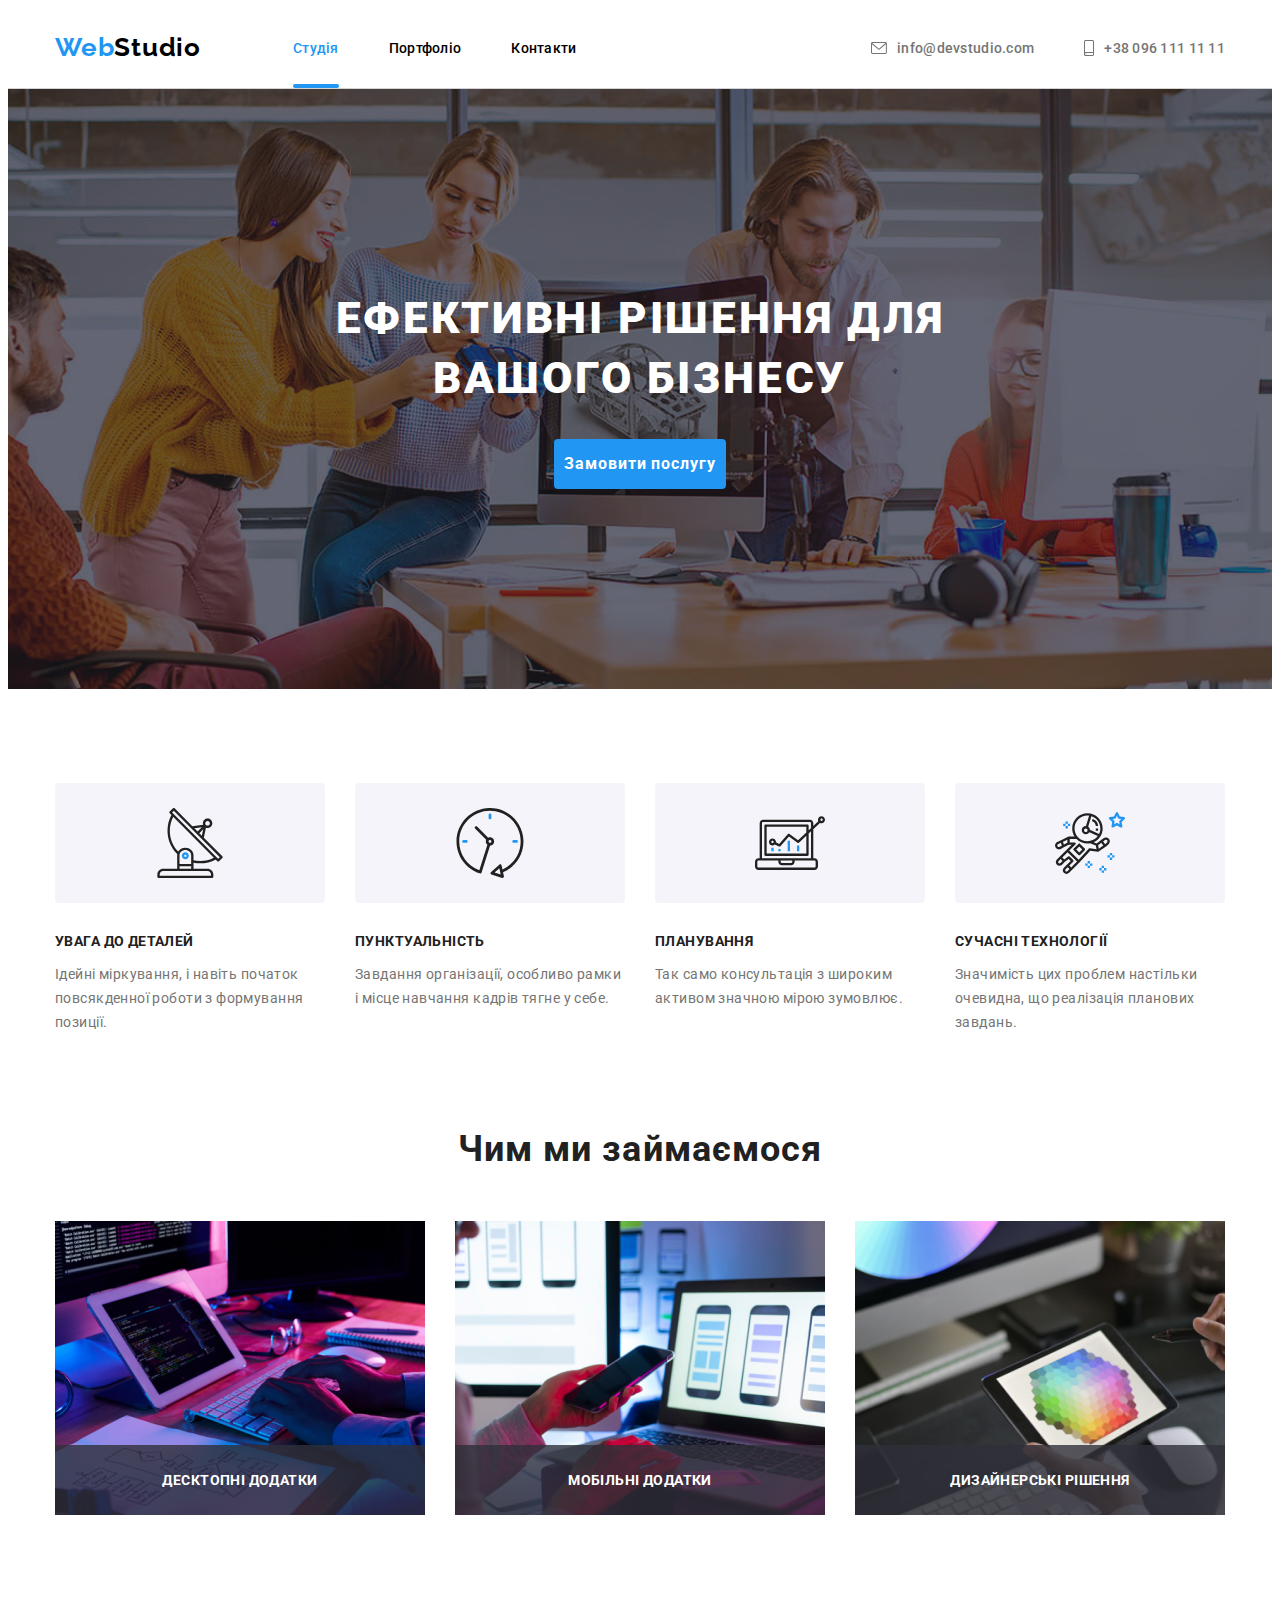
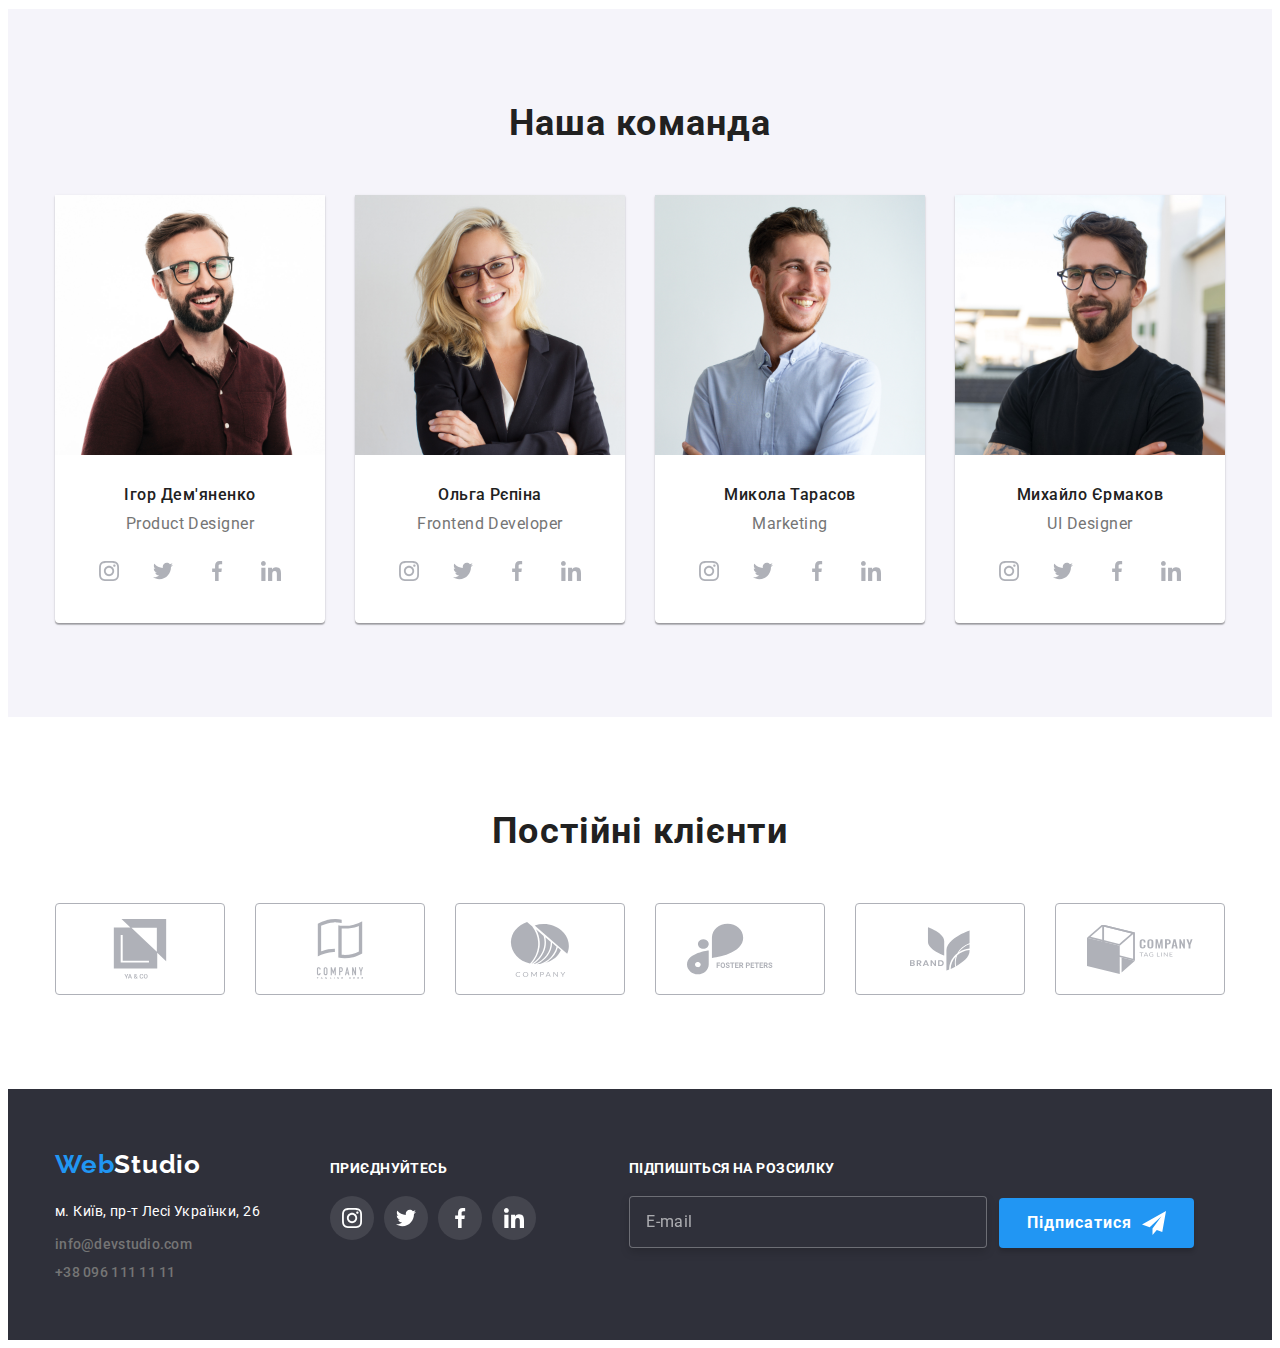
==== commit eb0bac84: "update index" ====
--- a/index.html
+++ b/index.html
@@ -369,7 +369,8 @@
         </ul>
         </address>
         </div>
-        <div>
+
+        <div class="join-container">
         <h3 class="footer-join">Приєднуйтесь</h3>
         <ul class="footer-icon">
                         <li class="socials-icon">
@@ -402,17 +403,81 @@
                         </li>
         </ul>
         </div>
+            <div>
+            <form class="subscribe-form" name="subscribe" autocomplete="on" novalidate>
+                <div>
+                    <div class="subscribe">
+                        <label for="user_email">Підпишіться на розсилку</label>
+                    </div>
+                    <div class="form-filed">
+                        <input class="subscribe-email" id="user_email" type="email" name="email" placeholder="E-mail">
+                    </div>
+                    
+                </div>
+                <div>
+                    <button class="subscribe-button" type="submit">Підписатися
+                        <svg width="24" height="24">
+                            <use href="./images/icons.svg#icon-send"></use>
+                        </svg>
+                    </button>  
+                </div>
+            </form>
+            </div>
         </div>
         </div>
     </footer>
 
     <div class="backdrop is-hidden" data-modal>
+        
         <div class="modal">
+           <div class="modal-container">
             <button class="close-button" type="button" data-modal-close>
                 <svg width="11" height="11">
                     <use href="./images/icons.svg#icon-vector"></use>
                 </svg>
             </button>
+
+            <h2 class="registration-modal">Залиште свої дані, ми вам передзвонимо</h2>
+            <form class="registration-form" name="registration-form" autocomplete="on" novalidate>
+                
+                <label class="form-label" for="registration-name">Ім'я</label>
+                    <div class="form-field">
+                        <input class="form-input" id="registration-name" type="text" name="form-name">
+                    <svg class="form-icon" width="12" height="12">
+                        <use href="./images/icons.svg#icon-name"></use>
+                    </svg>
+                  </div>
+
+                 
+                <label class="form-label" for="registration-number">Телефон</label>
+                    <div class="form-field">
+                        <input class="form-input" id="registration-number" type="tel" name="form-number">
+                    <svg class="form-icon" width="12" height="12">
+                        <use href="./images/icons.svg#icon-tel"></use>
+                    </svg>
+                    </div>
+
+                <label class="form-label" for="registration-email">Пошта</label>
+                    <div class="form-field">
+                        <input class="form-input" id="registration-email" type="email" name="form-email">
+                    <svg class="form-icon" width="12" height="12">
+                        <use href="./images/icons.svg#icon-mail"></use>
+                    </svg>
+                    </div>
+
+                    <label class="form-label" for="user-comment">Коментар</label>
+                    <textarea class="form-field-textarea" id="user-comment" name="comment" placeholder="Введіть текст"></textarea>
+
+                    <div class="checkbox-container">
+                        <input class="checkbox-input" id="agree-checkbox" type="checkbox" name="user-agree" checked>
+                        <svg class="checkbox-icon" width="16" height="15">
+                            <use href="./images/icons.svg#icon-check"></use>
+                        </svg>
+                        <label class="checkbox-label" for="agree-checkbox">Погоджуюся з розсилкою та приймаю  <a href="#">Умови договору</a></label>
+                    </div>
+                    <button class="submit-button" type="submit">Відправити</button>
+            </form>
+            </div>
         </div>
     </div>
 
--- a/css/styles.css
+++ b/css/styles.css
@@ -80,7 +80,7 @@
     display: flex;
     justify-content: space-between;
     align-items: center;
-    /* flex-grow: 1; */
+    
 }
 
 .navigation-container {
@@ -525,6 +525,76 @@
     margin-right: 70px;
 }
 
+.join-container {
+    margin-right: 93px;
+}
+
+
+.subscribe-form {
+    display: flex;
+    gap: 12px;
+    justify-content: space-between;
+    align-items: flex-end;
+}
+
+.subscribe {
+    margin-bottom: 20px;
+    font-family: 'Roboto';
+    font-weight: 700;
+    font-size: 14px;
+    line-height: 1.142;
+    letter-spacing: 0.03em;
+    text-transform: uppercase;
+    color: var(--body-color);
+}
+
+.form-filed {
+   width: 358px;
+   
+}
+.subscribe-email {
+    width: 100%; 
+    padding: 15px 12px 15px 16px;
+    background-color: var(--main-color);
+    border: 1px solid rgba(255, 255, 255, 0.3);
+    filter: drop-shadow(0px 4px 4px rgba(0, 0, 0, 0.15));
+    border-radius: 4px;
+    color: rgba(255, 255, 255, 0.6);
+    font-family: 'Roboto';
+    font-weight: 400;
+    font-size: 16px;
+    line-height: 1.25;
+    letter-spacing: 0.03em;
+}
+
+.subscribe-email::placeholder {
+    font-family: 'Roboto';
+    font-weight: 400;
+    font-size: 16px;
+    line-height: 1.25;
+    letter-spacing: 0.03em;
+    color: rgba(255, 255, 255, 0.6);
+}
+
+.subscribe-button {
+    display: flex;
+    align-items: center;
+    gap: 10px;
+    background-color: var(--accent-text-color);
+    padding: 10px 28px;
+    box-shadow: 0px 4px 4px rgba(0, 0, 0, 0.15);
+    border-radius: 4px;
+    font-family: 'Roboto';
+    font-weight: 700;
+    font-size: 16px;
+    line-height: 1.875;
+    letter-spacing: 0.06em;
+    color: var(--body-color);
+    fill: currentColor;
+    transition: box-shadow 250ms cubic-bezier(0.4, 0, 0.2, 1);
+}
+
+
 .footer-address {
     font-size: 14px;
     line-height: 1.714;
@@ -685,9 +755,18 @@
 }
 
 .modal {
-    position: absolute;
-    top: 50%;
-    left: 50%;
+    display: flex;
+    align-items: center;
+    justify-content: center;
+    padding: 20px 0;
+    height: 100%;
+    
+    
+}
+
+.modal-container {
+    position: relative;
+    padding: 40px;
     width: 100%;
     max-width: 528px;
     height: 100%;
@@ -698,10 +777,12 @@
     0px 1px 1px rgba(0, 0, 0, 0.14), 
     0px 2px 1px rgba(0, 0, 0, 0.2);
     border-radius: 4px;
-    transform: scale(100%) translate(-50%, -50%);
+    transform: scale(100%);
     transition: scale 250ms cubic-bezier(0.4, 0, 0.2, 1);
-    
-}
+    overflow: auto;
+    
+}
+
 .backdrop.is-hidden .modal {
     transform: scale(0);
 }
@@ -725,7 +806,163 @@
     border-radius: 50%;
     background-color: var(--body-color);
     border: 1px solid rgba(0, 0, 0, 0.1);   
-    
-}
-
-
+    transition: fill 250ms cubic-bezier(0.4, 0, 0.2, 1);
+    
+}
+
+.close-button:focus,
+.close-button:hover {
+    fill:var(--accent-text-color);
+}
+
+/* Form */
+
+
+
+.registration-modal {
+    margin-bottom: 12px;
+    font-family: 'Roboto';
+    font-weight: 700;
+    font-size: 20px;
+    line-height: 1.15;
+    text-align: center;
+    letter-spacing: 0.03em;
+    color: var(--main-text-color);
+    
+}
+
+
+.form-label {
+    font-family: 'Roboto';
+    font-weight: 400;
+    font-size: 12px;
+    line-height: 1.166;
+    letter-spacing: 0.01em;
+    color: var(--second-text-color);
+
+}
+
+.form-field {
+    position: relative;
+    margin-top: 4px;
+    margin-bottom: 10px;
+}
+
+.form-input {
+    padding: 11px 12px 11px 42px;
+    height: 40px;
+    width: 100%;
+    outline: none;
+    border: 1px solid rgba(33, 33, 33, 0.2);
+    border-radius: 4px;
+    transition: 
+    border-color 250ms cubic-bezier(0.4, 0, 0.2, 1),
+    fill 250ms cubic-bezier(0.4, 0, 0.2, 1);
+}
+
+.form-icon {
+    position: absolute;
+    left: 12px;
+    top: 50%;
+    transform: translateY(-50%);
+}
+
+.form-input:focus {
+    border-color: var(--accent-text-color);
+}
+
+.form-input:focus + .form-icon {
+    fill: var(--accent-text-color);
+}
+
+.form-field-textarea {
+    resize: none;
+    padding: 12px 16px;
+    margin-top: 4px;
+    margin-bottom: 20px;
+    outline: none;
+    height: 120px;
+    width: 100%;
+    border: 1px solid rgba(33, 33, 33, 0.2);
+    border-radius: 4px;
+    transition: border-color 250ms cubic-bezier(0.4, 0, 0.2, 1);
+}
+
+.form-field-textarea:focus {
+    border-color: var(--accent-text-color);
+}
+
+.form-field-textarea::placeholder {
+    font-family: 'Roboto';
+    font-weight: 400;
+    font-size: 12px;
+    line-height: 1.166;
+    letter-spacing: 0.01em;
+    color: rgba(117, 117, 117, 0.5);
+}
+
+.checkbox-container {
+    margin-bottom: 30px;
+    display: flex;
+    align-items: center;
+}
+
+.checkbox-label {
+    position: relative;
+    padding-left: 30px;
+    font-family: 'Roboto';
+    font-weight: 400;
+    font-size: 14px;
+    line-height: 1.714;
+    letter-spacing: 0.03em;
+    color: var(--second-text-color);
+}
+
+.checkbox-input {
+    appearance: none;
+}
+
+.checkbox-icon {
+    margin-left: 11px;
+    position: absolute;
+    margin-right: 9px;
+    fill: transparent;
+    border: 2px solid var(--main-text-color);
+    border-radius: 2px;
+    padding: 4px 2px 3px 3px;
+}
+.checkbox-input:checked + .checkbox-icon {
+    fill: var(--body-color);
+    border: var(--accent-text-color);
+    background-color: var(--accent-text-color);
+}
+
+.checkbox-label a {
+    color: var(--accent-text-color);
+}
+
+.submit-button {
+    display: block;
+    padding: 10px 52px;
+    margin: 0 auto;
+    box-shadow: 0px 4px 4px rgba(0, 0, 0, 0.15);
+    border-radius: 4px;
+
+    font-family: 'Roboto';
+    font-weight: 700;
+    font-size: 16px;
+    line-height: 1.875;
+    text-align: center;
+    letter-spacing: 0.06em;
+    color: var(--body-color);
+
+    background-color: var(--accent-text-color);
+    transition: box-shadow 250ms cubic-bezier(0.4, 0, 0.2, 1);
+}
+
+.submit-button:focus,
+.submit-button:hover {
+    box-shadow: 
+    0px 4px 4px rgba(0, 0, 0, 0.15),
+    0px 4px 4px rgba(0, 0, 0, 0.15);
+}
